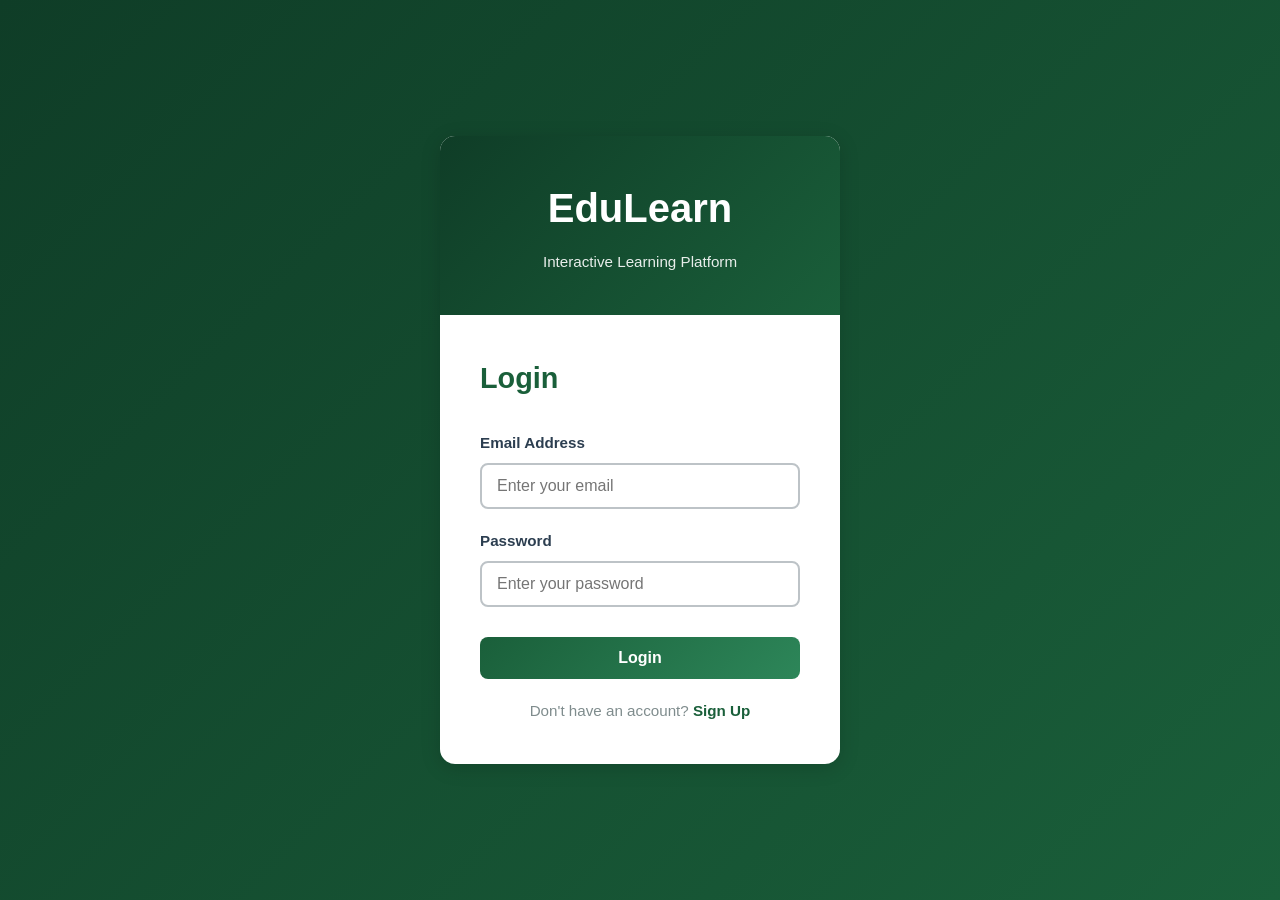
==== index.html @ 64fd728c "first commit" ====
<!DOCTYPE html>
<html lang="en">
<head>
    <meta charset="UTF-8">
    <meta name="viewport" content="width=device-width, initial-scale=1.0">
    <title>EduLearn - Login & Signup</title>
    <link rel="stylesheet" href="css/style.css">
</head>
<body>
    <div class="auth-container">
        <div class="auth-card">
            <div class="auth-header">
                <h1>EduLearn</h1>
                <p>Interactive Learning Platform</p>
            </div>

            <!-- Login Form -->
            <div class="form-container" id="loginForm">
                <h2>Login</h2>
                <form onsubmit="handleLogin(event)">
                    <div class="form-group">
                        <label for="loginEmail">Email Address</label>
                        <input type="email" id="loginEmail" name="email" required placeholder="Enter your email">
                    </div>
                    <div class="form-group">
                        <label for="loginPassword">Password</label>
                        <input type="password" id="loginPassword" name="password" required placeholder="Enter your password">
                    </div>
                    <button type="submit" class="btn btn-primary">Login</button>
                </form>
                <p class="form-switch">Don't have an account? <a href="#" onclick="toggleForms()">Sign Up</a></p>
            </div>

            <!-- Signup Form -->
            <div class="form-container hidden" id="signupForm">
                <h2>Create Account</h2>
                <form onsubmit="handleSignup(event)">
                    <div class="form-group">
                        <label for="signupName">Full Name</label>
                        <input type="text" id="signupName" name="name" required placeholder="Enter your full name">
                    </div>
                    <div class="form-group">
                        <label for="signupEmail">Email Address</label>
                        <input type="email" id="signupEmail" name="email" required placeholder="Enter your email">
                    </div>
                    <div class="form-group">
                        <label for="signupPassword">Password</label>
                        <input type="password" id="signupPassword" name="password" required placeholder="Create a password">
                    </div>
                    <div class="form-group">
                        <label for="signupConfirm">Confirm Password</label>
                        <input type="password" id="signupConfirm" name="confirm" required placeholder="Confirm your password">
                    </div>
                    <button type="submit" class="btn btn-primary">Sign Up</button>
                </form>
                <p class="form-switch">Already have an account? <a href="#" onclick="toggleForms()">Login</a></p>
            </div>
        </div>
    </div>

    <script src="js/auth.js"></script>
</body>
</html>
---- css/style.css ----
/* ==================== ROOT & GLOBAL STYLES ==================== */
:root {
    --primary-color: #1a5f3a;
    --primary-dark: #0f3d27;
    --primary-light: #2d8659;
    --accent-color: #f39c12;
    --accent-light: #f5b041;
    --text-dark: #2c3e50;
    --text-light: #7f8c8d;
    --bg-light: #ecf0f1;
    --bg-white: #ffffff;
    --border-color: #bdc3c7;
    --success-color: #27ae60;
    --warning-color: #e74c3c;
    --info-color: #3498db;
    --shadow: 0 2px 10px rgba(0, 0, 0, 0.1);
    --shadow-lg: 0 4px 20px rgba(0, 0, 0, 0.15);
}

* {
    margin: 0;
    padding: 0;
    box-sizing: border-box;
}

body {
    font-family: 'Segoe UI', Tahoma, Geneva, Verdana, sans-serif;
    color: var(--text-dark);
    background-color: var(--bg-light);
    line-height: 1.6;
}

a {
    text-decoration: none;
    color: inherit;
}

/* ==================== AUTHENTICATION STYLES ==================== */
.auth-container {
    display: flex;
    justify-content: center;
    align-items: center;
    min-height: 100vh;
    background: linear-gradient(135deg, var(--primary-dark) 0%, var(--primary-color) 100%);
    padding: 20px;
}

.auth-card {
    background: var(--bg-white);
    border-radius: 15px;
    box-shadow: var(--shadow-lg);
    width: 100%;
    max-width: 400px;
    overflow: hidden;
    animation: slideUp 0.5s ease;
}

@keyframes slideUp {
    from {
        opacity: 0;
        transform: translateY(30px);
    }
    to {
        opacity: 1;
        transform: translateY(0);
    }
}

.auth-header {
    background: linear-gradient(135deg, var(--primary-dark) 0%, var(--primary-color) 100%);
    color: var(--bg-white);
    padding: 40px 20px;
    text-align: center;
}

.auth-header h1 {
    font-size: 2.5em;
    margin-bottom: 10px;
    font-weight: 700;
}

.auth-header p {
    font-size: 0.95em;
    opacity: 0.9;
}

.form-container {
    padding: 40px;
}

.form-container.hidden {
    display: none;
}

.form-container h2 {
    margin-bottom: 30px;
    color: var(--primary-color);
    font-size: 1.8em;
}

.form-group {
    margin-bottom: 20px;
}

.form-group label {
    display: block;
    margin-bottom: 8px;
    font-weight: 600;
    color: var(--text-dark);
    font-size: 0.95em;
}

.form-group input {
    width: 100%;
    padding: 12px 15px;
    border: 2px solid var(--border-color);
    border-radius: 8px;
    font-size: 1em;
    transition: border-color 0.3s ease;
}

.form-group input:focus {
    outline: none;
    border-color: var(--primary-color);
    box-shadow: 0 0 0 3px rgba(26, 95, 58, 0.1);
}

.form-switch {
    text-align: center;
    margin-top: 20px;
    color: var(--text-light);
    font-size: 0.95em;
}

.form-switch a {
    color: var(--primary-color);
    font-weight: 600;
    cursor: pointer;
    transition: color 0.3s ease;
}

.form-switch a:hover {
    color: var(--primary-light);
}

/* ==================== BUTTONS ==================== */
.btn {
    padding: 10px 20px;
    border: none;
    border-radius: 8px;
    font-size: 1em;
    cursor: pointer;
    font-weight: 600;
    transition: all 0.3s ease;
    text-align: center;
    display: inline-block;
}

.btn-primary {
    background: linear-gradient(135deg, var(--primary-color) 0%, var(--primary-light) 100%);
    color: var(--bg-white);
    width: 100%;
    padding: 12px;
    margin-top: 10px;
}

.btn-primary:hover {
    transform: translateY(-2px);
    box-shadow: var(--shadow);
}

.btn-secondary {
    background: var(--bg-light);
    color: var(--primary-color);
    border: 2px solid var(--primary-color);
}

.btn-secondary:hover {
    background: var(--primary-color);
    color: var(--bg-white);
}

.btn-logout {
    background: var(--warning-color);
    color: var(--bg-white);
    width: 100%;
    padding: 10px;
    margin-top: auto;
}

.btn-logout:hover {
    background: #c0392b;
}

.btn-disabled {
    background: var(--border-color);
    color: var(--text-light);
    cursor: not-allowed;
    opacity: 0.6;
}

.btn-small {
    padding: 8px 15px;
    font-size: 0.9em;
    width: auto;
    margin-right: 10px;
}

/* ==================== APP WRAPPER & LAYOUT ==================== */
.app-wrapper {
    display: flex;
    min-height: 100vh;
    background: var(--bg-light);
}

.sidebar {
    width: 250px;
    background: linear-gradient(180deg, var(--primary-dark) 0%, var(--primary-color) 100%);
    color: var(--bg-white);
    padding: 20px;
    overflow-y: auto;
    position: fixed;
    height: 100vh;
    z-index: 100;
    display: flex;
    flex-direction: column;
}

.sidebar-header {
    margin-bottom: 40px;
    text-align: center;
    border-bottom: 2px solid rgba(255, 255, 255, 0.2);
    padding-bottom: 20px;
}

.sidebar-header h1 {
    font-size: 1.8em;
    font-weight: 700;
}

.nav-menu {
    list-style: none;
    flex: 1;
}

.nav-menu li {
    margin-bottom: 10px;
}

.nav-link {
    display: flex;
    align-items: center;
    padding: 12px 15px;
    border-radius: 8px;
    color: rgba(255, 255, 255, 0.8);
    transition: all 0.3s ease;
    font-weight: 500;
}

.nav-link:hover,
.nav-link.active {
    background: rgba(255, 255, 255, 0.2);
    color: var(--bg-white);
    padding-left: 20px;
}

.nav-link .icon {
    margin-right: 12px;
    font-size: 1.2em;
}

.sidebar-footer {
    display: flex;
    flex-direction: column;
}

.main-content {
    margin-left: 250px;
    flex: 1;
    padding: 30px;
    overflow-y: auto;
}

/* ==================== TOP HEADER ==================== */
.top-header {
    display: flex;
    justify-content: space-between;
    align-items: center;
    background: var(--bg-white);
    padding: 20px;
    border-radius: 10px;
    margin-bottom: 30px;
    box-shadow: var(--shadow);
}

.header-info h2 {
    font-size: 2em;
    margin-bottom: 5px;
    color: var(--primary-color);
}

.header-info p {
    color: var(--text-light);
    font-size: 0.95em;
}

.user-profile {
    display: flex;
    align-items: center;
    gap: 15px;
}

.user-profile span {
    font-weight: 600;
    color: var(--primary-color);
}

.avatar {
    width: 50px;
    height: 50px;
    background: linear-gradient(135deg, var(--primary-color) 0%, var(--primary-light) 100%);
    border-radius: 50%;
    display: flex;
    align-items: center;
    justify-content: center;
    font-size: 1.5em;
}

/* ==================== DASHBOARD STYLES ==================== */
.dashboard-content {
    display: grid;
    grid-template-columns: 1fr;
    gap: 30px;
}

.progress-section {
    background: var(--bg-white);
    padding: 30px;
    border-radius: 10px;
    box-shadow: var(--shadow);
}

.progress-section h3 {
    color: var(--primary-color);
    margin-bottom: 20px;
    font-size: 1.5em;
}

.progress-card {
    background: linear-gradient(135deg, rgba(26, 95, 58, 0.05) 0%, rgba(45, 134, 89, 0.05) 100%);
    padding: 25px;
    border-radius: 10px;
    border-left: 5px solid var(--primary-color);
}

.progress-info {
    display: flex;
    justify-content: space-between;
    align-items: center;
    margin-bottom: 15px;
}

.progress-label {
    font-weight: 600;
    color: var(--text-dark);
}

.progress-percent {
    font-size: 1.8em;
    font-weight: 700;
    color: var(--primary-color);
}

.progress-bar {
    width: 100%;
    height: 12px;
    background: rgba(0, 0, 0, 0.1);
    border-radius: 10px;
    overflow: hidden;
    margin-bottom: 20px;
}

.progress-fill {
    height: 100%;
    background: linear-gradient(90deg, var(--primary-color) 0%, var(--primary-light) 100%);
    border-radius: 10px;
    transition: width 0.3s ease;
}

.progress-stats {
    display: grid;
    grid-template-columns: repeat(3, 1fr);
    gap: 15px;
}

.stat {
    display: flex;
    flex-direction: column;
    align-items: center;
    text-align: center;
}

.stat-label {
    color: var(--text-light);
    font-size: 0.9em;
    margin-bottom: 5px;
}

.stat-value {
    font-size: 1.5em;
    font-weight: 700;
    color: var(--primary-color);
}

/* Quick Access Cards */
.quick-access {
    background: var(--bg-white);
    padding: 30px;
    border-radius: 10px;
    box-shadow: var(--shadow);
}

.quick-access h3 {
    color: var(--primary-color);
    margin-bottom: 20px;
    font-size: 1.5em;
}

.quick-cards {
    display: grid;
    grid-template-columns: repeat(auto-fit, minmax(180px, 1fr));
    gap: 20px;
}

.quick-card {
    background: linear-gradient(135deg, var(--primary-color) 0%, var(--primary-light) 100%);
    color: var(--bg-white);
    padding: 25px;
    border-radius: 10px;
    cursor: pointer;
    transition: all 0.3s ease;
    text-align: center;
}

.quick-card:hover {
    transform: translateY(-5px);
    box-shadow: var(--shadow-lg);
}

.card-icon {
    font-size: 2.5em;
    margin-bottom: 10px;
}

.quick-card h4 {
    margin-bottom: 8px;
    font-size: 1.1em;
}

.quick-card p {
    font-size: 0.9em;
    opacity: 0.9;
}

/* Recent Activity */
.recent-activity {
    background: var(--bg-white);
    padding: 30px;
    border-radius: 10px;
    box-shadow: var(--shadow);
}

.recent-activity h3 {
    color: var(--primary-color);
    margin-bottom: 20px;
    font-size: 1.5em;
}

.activity-list {
    display: flex;
    flex-direction: column;
    gap: 15px;
}

.activity-item {
    display: flex;
    align-items: flex-start;
    gap: 15px;
    padding: 15px;
    background: var(--bg-light);
    border-radius: 8px;
    border-left: 4px solid var(--primary-color);
}

.activity-icon {
    font-size: 1.5em;
    min-width: 30px;
}

.activity-details {
    flex: 1;
}

.activity-title {
    font-weight: 600;
    margin-bottom: 5px;
    color: var(--text-dark);
}

.activity-time {
    color: var(--text-light);
    font-size: 0.9em;
}

/* ==================== MODULES STYLES ==================== */
.content-controls {
    display: flex;
    gap: 15px;
    margin-bottom: 30px;
    background: var(--bg-white);
    padding: 20px;
    border-radius: 10px;
    box-shadow: var(--shadow);
}

.search-bar {
    flex: 1;
}

.search-bar input {
    width: 100%;
    padding: 12px 15px;
    border: 2px solid var(--border-color);
    border-radius: 8px;
    font-size: 1em;
    transition: border-color 0.3s ease;
}

.search-bar input:focus {
    outline: none;
    border-color: var(--primary-color);
}

.sort-controls select {
    padding: 12px 15px;
    border: 2px solid var(--border-color);
    border-radius: 8px;
    font-size: 1em;
    cursor: pointer;
    background: var(--bg-white);
}

.filter-controls select {
    padding: 12px 15px;
    border: 2px solid var(--border-color);
    border-radius: 8px;
    font-size: 1em;
    cursor: pointer;
    background: var(--bg-white);
}

.modules-container {
    display: grid;
    grid-template-columns: repeat(auto-fill, minmax(280px, 1fr));
    gap: 25px;
}

.module-card,
.activity-card,
.resource-card,
.assessment-card,
.certificate-card,
.badge-card {
    background: var(--bg-white);
    border-radius: 10px;
    padding: 20px;
    box-shadow: var(--shadow);
    transition: all 0.3s ease;
    border-top: 5px solid var(--primary-color);
}

.module-card:hover,
.activity-card:hover,
.resource-card:hover,
.assessment-card:hover {
    transform: translateY(-5px);
    box-shadow: var(--shadow-lg);
}

.module-header {
    display: flex;
    justify-content: space-between;
    align-items: center;
    margin-bottom: 15px;
}

.module-badge {
    display: inline-block;
    padding: 6px 12px;
    border-radius: 20px;
    font-size: 0.8em;
    font-weight: 600;
    background: var(--success-color);
    color: var(--bg-white);
}

.module-badge.in-progress {
    background: var(--info-color);
}

.module-badge.locked {
    background: var(--border-color);
    color: var(--text-light);
}

.module-icon {
    font-size: 1.8em;
}

.module-card h3 {
    color: var(--primary-color);
    margin-bottom: 10px;
    font-size: 1.2em;
}

.module-desc,
.activity-desc,
.resource-desc {
    color: var(--text-light);
    font-size: 0.95em;
    margin-bottom: 15px;
}

.module-progress,
.activity-progress {
    margin-bottom: 15px;
}

.module-lessons,
.activity-stats {
    color: var(--text-light);
    font-size: 0.9em;
    margin-bottom: 15px;
}

.activity-stats {
    display: flex;
    gap: 15px;
    flex-wrap: wrap;
}

.stat {
    display: flex;
    align-items: center;
    gap: 5px;
}

.progress-text {
    display: block;
    text-align: right;
    color: var(--text-light);
    font-size: 0.85em;
    margin-top: 8px;
}

.progress-label {
    display: block;
    color: var(--text-light);
    font-size: 0.85em;
    margin-bottom: 8px;
}

/* ==================== ACTIVITIES STYLES ==================== */
.activities-container {
    display: grid;
    grid-template-columns: repeat(auto-fill, minmax(300px, 1fr));
    gap: 25px;
}

.activity-icon.large {
    font-size: 2.5em;
    text-align: center;
    width: 100%;
}

.difficulty-badge {
    display: inline-block;
    padding: 4px 10px;
    border-radius: 15px;
    font-size: 0.8em;
    font-weight: 600;
    background: var(--accent-light);
    color: var(--bg-white);
}

/* ==================== RESOURCES STYLES ==================== */
.resources-container {
    display: flex;
    flex-direction: column;
    gap: 30px;
}

.resource-section {
    background: var(--bg-white);
    padding: 25px;
    border-radius: 10px;
    box-shadow: var(--shadow);
}

.resource-section h3 {
    color: var(--primary-color);
    margin-bottom: 20px;
    font-size: 1.3em;
}

.resource-grid {
    display: grid;
    grid-template-columns: repeat(auto-fill, minmax(250px, 1fr));
    gap: 20px;
}

.resource-icon {
    font-size: 2.5em;
    text-align: center;
    margin-bottom: 10px;
}

.resource-meta {
    color: var(--text-light);
    font-size: 0.85em;
    margin-bottom: 10px;
}

.resource-actions {
    display: flex;
    gap: 10px;
    margin-top: 15px;
}

/* ==================== ASSESSMENTS STYLES ==================== */
.assessment-summary {
    margin-bottom: 30px;
}

.summary-card {
    background: var(--bg-white);
    padding: 25px;
    border-radius: 10px;
    box-shadow: var(--shadow);
}

.summary-card h3 {
    color: var(--primary-color);
    margin-bottom: 20px;
    font-size: 1.3em;
}

.performance-grid {
    display: grid;
    grid-template-columns: repeat(auto-fit, minmax(150px, 1fr));
    gap: 15px;
}

.perf-item {
    display: flex;
    flex-direction: column;
    align-items: center;
    text-align: center;
    padding: 15px;
    background: linear-gradient(135deg, rgba(26, 95, 58, 0.05) 0%, rgba(45, 134, 89, 0.05) 100%);
    border-radius: 8px;
}

.perf-label {
    color: var(--text-light);
    font-size: 0.85em;
    margin-bottom: 8px;
}

.perf-value {
    font-size: 1.8em;
    font-weight: 700;
    color: var(--primary-color);
}

.assessments-container {
    display: grid;
    grid-template-columns: repeat(auto-fill, minmax(300px, 1fr));
    gap: 25px;
}

.assessment-card.completed {
    border-top-color: var(--success-color);
}

.assessment-card.in-progress {
    border-top-color: var(--info-color);
}

.assessment-card.pending {
    border-top-color: var(--warning-color);
}

.assessment-card.locked {
    border-top-color: var(--border-color);
    opacity: 0.7;
}

.assessment-header {
    display: flex;
    justify-content: space-between;
    align-items: center;
    margin-bottom: 15px;
}

.assessment-badge {
    display: inline-block;
    padding: 6px 12px;
    border-radius: 20px;
    font-size: 0.8em;
    font-weight: 600;
    background: var(--success-color);
    color: var(--bg-white);
}

.assessment-badge.in-progress {
    background: var(--info-color);
}

.assessment-badge.pending {
    background: var(--warning-color);
}

.assessment-badge.locked {
    background: var(--border-color);
    color: var(--text-light);
}

.score-badge {
    font-size: 1.1em;
    font-weight: 700;
    color: var(--primary-color);
}

.assessment-card h3 {
    color: var(--primary-color);
    margin-bottom: 10px;
    font-size: 1.1em;
}

.assessment-details {
    display: flex;
    flex-wrap: wrap;
    gap: 10px;
    color: var(--text-light);
    font-size: 0.9em;
    margin-bottom: 15px;
    padding: 10px 0;
    border-bottom: 1px solid var(--border-color);
}

.assessment-actions {
    display: flex;
    gap: 10px;
    flex-wrap: wrap;
}

/* ==================== CERTIFICATES STYLES ==================== */
.certificates-section,
.achievements-section,
.certification-progress {
    background: var(--bg-white);
    padding: 25px;
    border-radius: 10px;
    box-shadow: var(--shadow);
    margin-bottom: 30px;
}

.certificates-section h3,
.achievements-section h3,
.certification-progress h3 {
    color: var(--primary-color);
    margin-bottom: 20px;
    font-size: 1.3em;
}

.certificates-grid,
.badges-grid {
    display: grid;
    grid-template-columns: repeat(auto-fill, minmax(250px, 1fr));
    gap: 20px;
}

.certificate-card {
    background: linear-gradient(135deg, rgba(26, 95, 58, 0.05) 0%, rgba(45, 134, 89, 0.05) 100%);
    border: 2px solid var(--primary-color);
    border-radius: 10px;
    padding: 20px;
    text-align: center;
}

.cert-badge {
    font-size: 2em;
    margin-bottom: 10px;
}

.certificate-card h4 {
    color: var(--primary-color);
    margin-bottom: 10px;
}

.cert-program {
    color: var(--text-dark);
    font-weight: 500;
    margin-bottom: 8px;
}

.cert-date {
    color: var(--text-light);
    font-size: 0.9em;
    margin-bottom: 15px;
}

.cert-actions {
    display: flex;
    gap: 10px;
    justify-content: center;
    flex-wrap: wrap;
}

.badge-card {
    border: 2px solid var(--border-color);
    border-top: none;
    text-align: center;
}

.badge-card.earned {
    background: linear-gradient(135deg, rgba(39, 174, 96, 0.05) 0%, rgba(46, 204, 113, 0.05) 100%);
    border-color: var(--success-color);
}

.badge-card.locked {
    opacity: 0.6;
    background: var(--bg-light);
}

.badge-icon {
    font-size: 2.5em;
    margin-bottom: 10px;
}

.badge-card h4 {
    color: var(--primary-color);
    margin-bottom: 8px;
}

.badge-card p {
    color: var(--text-light);
    font-size: 0.9em;
    margin-bottom: 10px;
}

.earned-date,
.locked-text {
    display: block;
    font-size: 0.8em;
    color: var(--text-light);
    font-weight: 500;
}

.earned-date {
    color: var(--success-color);
}

/* Progress Steps */
.progress-steps {
    display: grid;
    grid-template-columns: repeat(auto-fit, minmax(120px, 1fr));
    gap: 15px;
    margin-bottom: 25px;
}

.step {
    display: flex;
    flex-direction: column;
    align-items: center;
    text-align: center;
    padding: 15px;
    background: var(--bg-light);
    border-radius: 8px;
    border-left: 4px solid var(--border-color);
}

.step.completed {
    background: rgba(39, 174, 96, 0.1);
    border-left-color: var(--success-color);
}

.step.in-progress {
    background: rgba(52, 152, 219, 0.1);
    border-left-color: var(--info-color);
}

.step.pending {
    background: rgba(155, 89, 182, 0.1);
    border-left-color: #9b59b6;
}

.step-number {
    width: 35px;
    height: 35px;
    background: var(--primary-color);
    color: var(--bg-white);
    border-radius: 50%;
    display: flex;
    align-items: center;
    justify-content: center;
    font-weight: 700;
    margin-bottom: 8px;
}

.step p {
    font-size: 0.9em;
    font-weight: 500;
    color: var(--text-dark);
    margin-bottom: 5px;
}

.step-status {
    font-size: 0.8em;
    color: var(--text-light);
}

.cert-progress-card {
    padding: 0;
}

.cert-estimate {
    background: linear-gradient(135deg, rgba(26, 95, 58, 0.05) 0%, rgba(45, 134, 89, 0.05) 100%);
    padding: 20px;
    border-radius: 8px;
    text-align: center;
}

.cert-estimate p {
    margin-bottom: 8px;
    color: var(--text-dark);
}

.cert-estimate strong {
    color: var(--primary-color);
}

/* ==================== RESPONSIVE DESIGN ==================== */
@media (max-width: 1024px) {
    .sidebar {
        width: 200px;
    }

    .main-content {
        margin-left: 200px;
        padding: 20px;
    }

    .modules-container,
    .activities-container,
    .resource-grid,
    .assessments-container,
    .certificates-grid,
    .badges-grid {
        grid-template-columns: repeat(auto-fill, minmax(200px, 1fr));
    }

    .quick-cards {
        grid-template-columns: repeat(2, 1fr);
    }

    .progress-stats {
        grid-template-columns: repeat(2, 1fr);
    }
}

@media (max-width: 768px) {
    .sidebar {
        position: fixed;
        left: -250px;
        height: 100vh;
        z-index: 1000;
        width: 250px;
        transition: left 0.3s ease;
    }

    .sidebar.active {
        left: 0;
    }

    .main-content {
        margin-left: 0;
        padding: 15px;
    }

    .top-header {
        flex-direction: column;
        align-items: flex-start;
        gap: 15px;
    }

    .user-profile {
        align-self: flex-end;
    }

    .modules-container,
    .activities-container,
    .resource-grid,
    .assessments-container,
    .certificates-grid,
    .badges-grid {
        grid-template-columns: 1fr;
    }

    .quick-cards {
        grid-template-columns: 1fr;
    }

    .progress-stats {
        grid-template-columns: 1fr;
    }

    .performance-grid {
        grid-template-columns: repeat(2, 1fr);
    }

    .content-controls {
        flex-direction: column;
    }

    .progress-steps {
        grid-template-columns: repeat(2, 1fr);
    }
}

@media (max-width: 480px) {
    .auth-card {
        max-width: 100%;
    }

    .form-container {
        padding: 25px;
    }

    .auth-header {
        padding: 30px 20px;
    }

    .auth-header h1 {
        font-size: 2em;
    }

    .top-header {
        flex-direction: column;
    }

    .user-profile {
        width: 100%;
        justify-content: space-between;
    }

    .performance-grid {
        grid-template-columns: repeat(2, 1fr);
        gap: 10px;
    }

    .progress-steps {
        grid-template-columns: repeat(2, 1fr);
        gap: 10px;
    }

    .btn-small {
        width: 100%;
        margin-right: 0;
        margin-bottom: 8px;
    }

    .assessment-actions,
    .cert-actions,
    .resource-actions {
        flex-direction: column;
    }
}

/* Utility Classes */
.hidden {
    display: none !important;
}

.text-center {
    text-align: center;
}

.text-right {
    text-align: right;
}

.mt-20 {
    margin-top: 20px;
}

.mb-20 {
    margin-bottom: 20px;
}
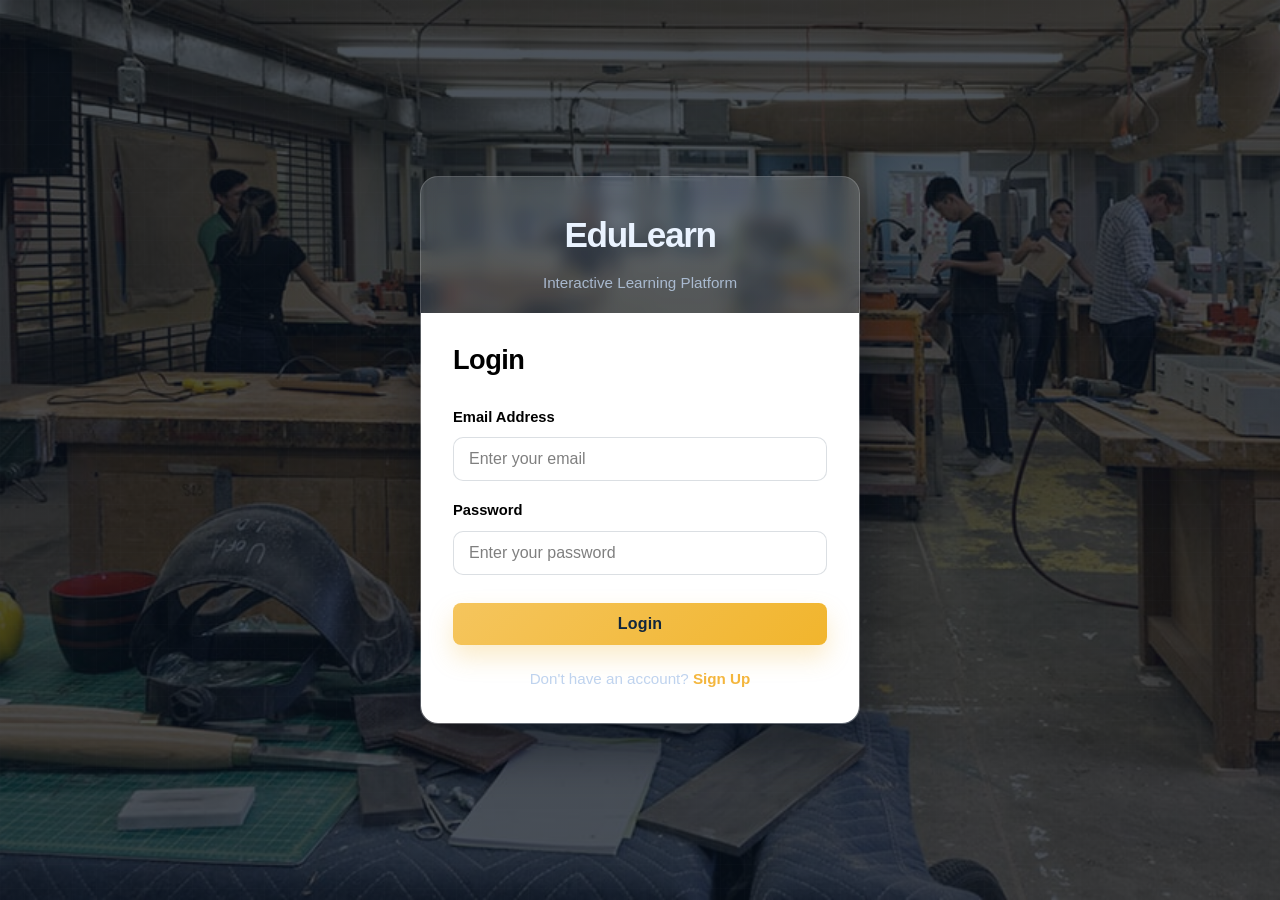
==== commit d8544a72: "Co-authored-by: nadenaltheaeustaquio <nadenaltheaeustaquio@users.noreply.github.com>" ====
--- a/index.html
+++ b/index.html
@@ -5,6 +5,7 @@
     <meta name="viewport" content="width=device-width, initial-scale=1.0">
     <title>EduLearn - Login & Signup</title>
     <link rel="stylesheet" href="css/style.css">
+    
 </head>
 <body>
     <div class="auth-container">
--- a/css/style.css
+++ b/css/style.css
@@ -1,20 +1,21 @@
 /* ==================== ROOT & GLOBAL STYLES ==================== */
 :root {
-    --primary-color: #1a5f3a;
-    --primary-dark: #0f3d27;
-    --primary-light: #2d8659;
-    --accent-color: #f39c12;
-    --accent-light: #f5b041;
-    --text-dark: #2c3e50;
-    --text-light: #7f8c8d;
-    --bg-light: #ecf0f1;
-    --bg-white: #ffffff;
-    --border-color: #bdc3c7;
+    --primary-color: #f4b63d;
+    --primary-dark: #0d1d35;
+    --primary-light: #f6d06d;
+    --accent-color: #1a3658;
+    --accent-light: #2d4d73;
+    --text-dark: #eaf3ff;
+    --text-light: #bfd3ee;
+    --bg-light: #0a1630;
+    --bg-white: rgba(13, 29, 53, 0.9);
+    --panel-bg: rgba(17, 30, 49, 0.78);
+    --border-color: rgba(255, 255, 255, 0.18);
     --success-color: #27ae60;
     --warning-color: #e74c3c;
     --info-color: #3498db;
-    --shadow: 0 2px 10px rgba(0, 0, 0, 0.1);
-    --shadow-lg: 0 4px 20px rgba(0, 0, 0, 0.15);
+    --shadow: 0 18px 45px rgba(2, 8, 18, 0.4);
+    --shadow-lg: 0 25px 50px rgba(2, 8, 18, 0.5);
 }
 
 * {
@@ -41,17 +42,39 @@
     justify-content: center;
     align-items: center;
     min-height: 100vh;
-    background: linear-gradient(135deg, var(--primary-dark) 0%, var(--primary-color) 100%);
-    padding: 20px;
+    padding: 30px 20px;
+    background-image:
+        linear-gradient(rgba(7, 16, 28, 0.72), rgba(7, 16, 28, 0.72)),
+        repeating-linear-gradient(
+            to bottom,
+            rgba(255,255,255,0.035) 0,
+            rgba(255,255,255,0.035) 1px,
+            transparent 1px,
+            transparent 24px
+        ),
+        repeating-linear-gradient(
+            to right,
+            rgba(255,255,255,0.03) 0,
+            rgba(255,255,255,0.03) 1px,
+            transparent 1px,
+            transparent 24px
+        ),
+        url("../images/bg_login_and_signup.jpg");
+    background-size: cover;
+    background-position: center;
+    background-repeat: no-repeat;
+    background-attachment: fixed;
 }
 
 .auth-card {
-    background: var(--bg-white);
-    border-radius: 15px;
+    background: linear-gradient(180deg, rgba(214, 226, 239, 0.18) 0%, rgba(198, 214, 232, 0.12) 100%);
+    border: 1px solid rgba(255, 255, 255, 0.18);
+    border-radius: 18px;
     box-shadow: var(--shadow-lg);
     width: 100%;
-    max-width: 400px;
+    max-width: 440px;
     overflow: hidden;
+    backdrop-filter: blur(8px);
     animation: slideUp 0.5s ease;
 }
 
@@ -67,25 +90,30 @@
 }
 
 .auth-header {
-    background: linear-gradient(135deg, var(--primary-dark) 0%, var(--primary-color) 100%);
-    color: var(--bg-white);
-    padding: 40px 20px;
+    background: transparent;
+    color: var(--text-dark);
+    padding: 30px 20px 18px;
     text-align: center;
 }
 
 .auth-header h1 {
-    font-size: 2.5em;
-    margin-bottom: 10px;
-    font-weight: 700;
+    font-size: 2.2em;
+    margin-bottom: 8px;
+    font-weight: 800;
+    letter-spacing: -0.04em;
+    color: var(--text-dark);
 }
 
 .auth-header p {
     font-size: 0.95em;
-    opacity: 0.9;
+    opacity: 0.8;
+    color: var(--text-light);
 }
 
 .form-container {
-    padding: 40px;
+    padding: 24px 32px 32px;
+    background: #ffffff;
+    border-top: 1px solid rgba(255, 255, 255, 0.18);
 }
 
 .form-container.hidden {
@@ -93,48 +121,57 @@
 }
 
 .form-container h2 {
-    margin-bottom: 30px;
-    color: var(--primary-color);
-    font-size: 1.8em;
+    margin-bottom: 24px;
+    color: #000000;
+    font-size: 1.7em;
+    font-weight: 700;
+    letter-spacing: -0.02em;
 }
 
 .form-group {
-    margin-bottom: 20px;
+    margin-bottom: 18px;
 }
 
 .form-group label {
     display: block;
     margin-bottom: 8px;
     font-weight: 600;
-    color: var(--text-dark);
-    font-size: 0.95em;
+    color: #000000;
+    font-size: 0.92em;
 }
 
 .form-group input {
     width: 100%;
     padding: 12px 15px;
-    border: 2px solid var(--border-color);
-    border-radius: 8px;
+    border: 1px solid rgba(19, 44, 69, 0.15);
+    border-radius: 10px;
     font-size: 1em;
-    transition: border-color 0.3s ease;
+    background: #ffffff;
+    color: #000000;
+    transition: border-color 0.3s ease, box-shadow 0.3s ease, transform 0.2s ease;
+}
+
+.form-group input::placeholder {
+    color: rgba(0, 0, 0, 0.5);
 }
 
 .form-group input:focus {
     outline: none;
-    border-color: var(--primary-color);
-    box-shadow: 0 0 0 3px rgba(26, 95, 58, 0.1);
+    border-color: rgba(244, 182, 61, 0.8);
+    box-shadow: 0 0 0 3px rgba(244, 182, 61, 0.18);
+    transform: translateY(-1px);
 }
 
 .form-switch {
     text-align: center;
-    margin-top: 20px;
+    margin-top: 22px;
     color: var(--text-light);
     font-size: 0.95em;
 }
 
 .form-switch a {
     color: var(--primary-color);
-    font-weight: 600;
+    font-weight: 700;
     cursor: pointer;
     transition: color 0.3s ease;
 }
@@ -157,16 +194,19 @@
 }
 
 .btn-primary {
-    background: linear-gradient(135deg, var(--primary-color) 0%, var(--primary-light) 100%);
-    color: var(--bg-white);
+    background: linear-gradient(135deg, #f5c55d 0%, #f1b52d 100%);
+    color: #11263d;
     width: 100%;
     padding: 12px;
     margin-top: 10px;
+    font-weight: 800;
+    letter-spacing: 0.01em;
+    box-shadow: 0 12px 24px rgba(241, 181, 45, 0.25);
 }
 
 .btn-primary:hover {
     transform: translateY(-2px);
-    box-shadow: var(--shadow);
+    box-shadow: 0 16px 28px rgba(241, 181, 45, 0.32);
 }
 
 .btn-secondary {
@@ -1208,3 +1248,4 @@
 .mb-20 {
     margin-bottom: 20px;
 }
+
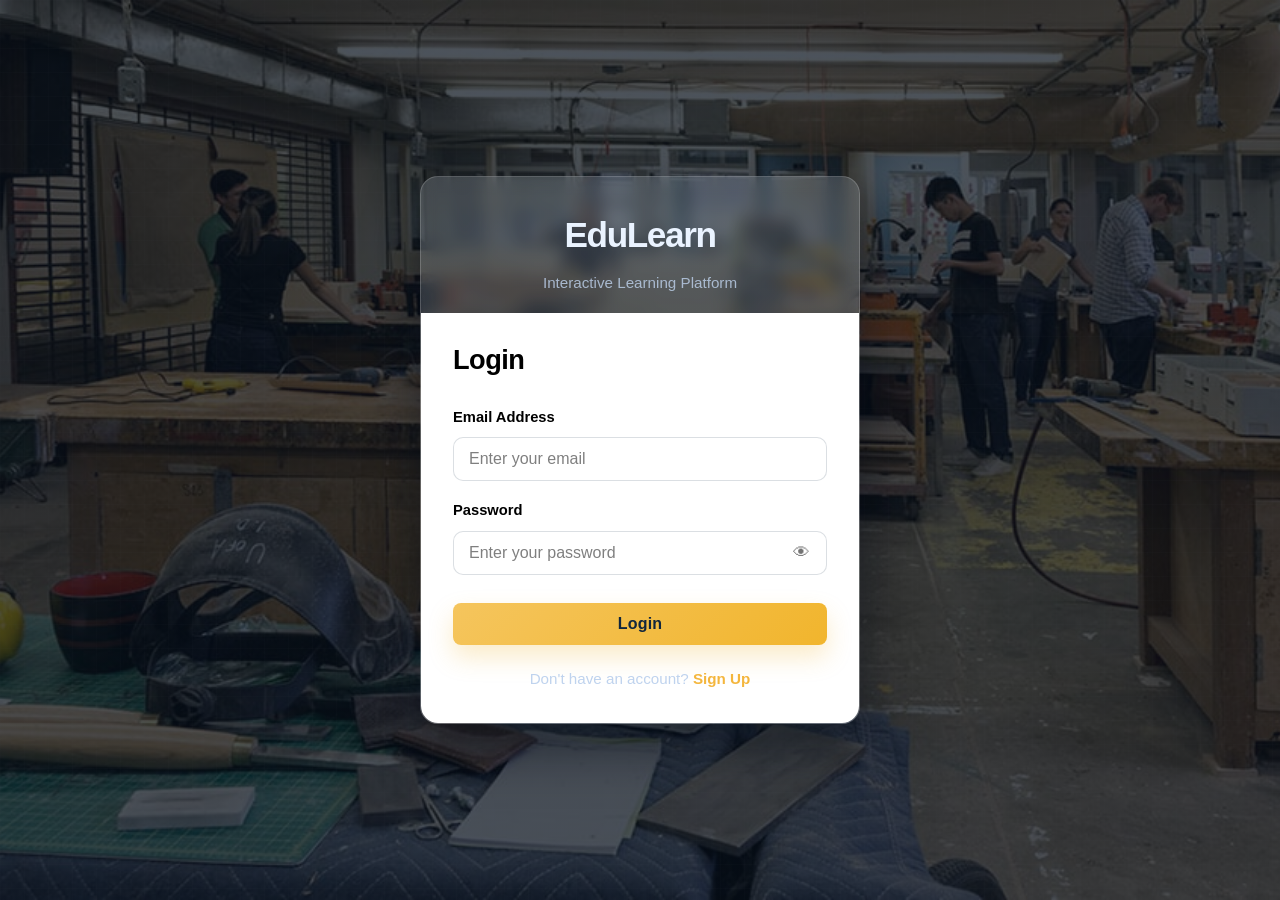
==== commit 2eda1ea8: "mata" ====
--- a/index.html
+++ b/index.html
@@ -5,7 +5,6 @@
     <meta name="viewport" content="width=device-width, initial-scale=1.0">
     <title>EduLearn - Login & Signup</title>
     <link rel="stylesheet" href="css/style.css">
-    
 </head>
 <body>
     <div class="auth-container">
@@ -25,7 +24,10 @@
                     </div>
                     <div class="form-group">
                         <label for="loginPassword">Password</label>
-                        <input type="password" id="loginPassword" name="password" required placeholder="Enter your password">
+                        <div class="password-input-wrap">
+                            <input type="password" id="loginPassword" name="password" required placeholder="Enter your password">
+                            <button type="button" class="password-toggle" aria-label="Show password" aria-pressed="false">&#128065;</button>
+                        </div>
                     </div>
                     <button type="submit" class="btn btn-primary">Login</button>
                 </form>
@@ -46,16 +48,23 @@
                     </div>
                     <div class="form-group">
                         <label for="signupPassword">Password</label>
-                        <input type="password" id="signupPassword" name="password" required placeholder="Create a password">
+                        <div class="password-input-wrap">
+                            <input type="password" id="signupPassword" name="password" required placeholder="Create a password">
+                            <button type="button" class="password-toggle" aria-label="Show password" aria-pressed="false">&#128065;</button>
+                        </div>
                     </div>
                     <div class="form-group">
                         <label for="signupConfirm">Confirm Password</label>
-                        <input type="password" id="signupConfirm" name="confirm" required placeholder="Confirm your password">
+                        <div class="password-input-wrap">
+                            <input type="password" id="signupConfirm" name="confirm" required placeholder="Confirm your password">
+                            <button type="button" class="password-toggle" aria-label="Show password" aria-pressed="false">&#128065;</button>
+                        </div>
                     </div>
                     <button type="submit" class="btn btn-primary">Sign Up</button>
                 </form>
                 <p class="form-switch">Already have an account? <a href="#" onclick="toggleForms()">Login</a></p>
             </div>
+
         </div>
     </div>
 
--- a/css/style.css
+++ b/css/style.css
@@ -29,6 +29,38 @@
     color: var(--text-dark);
     background-color: var(--bg-light);
     line-height: 1.6;
+}
+
+.app-page {
+    --primary-color: #3f8edb;
+    --primary-dark: #1f5f9f;
+    --primary-light: #8fc8f5;
+    --text-dark: #000000;
+    --text-light: #333333;
+    --bg-light: #f4f6f8;
+    --bg-white: rgba(255, 255, 255, 0.68);
+    --panel-bg: rgba(255, 255, 255, 0.68);
+    --border-color: #d9dee5;
+    --shadow: 0 10px 24px rgba(31, 41, 55, 0.1);
+    --shadow-lg: 0 16px 32px rgba(31, 41, 55, 0.14);
+    color: #000000;
+    background-color: #f4f6f8;
+    background-image: linear-gradient(135deg, rgba(255, 255, 255, 0.7), rgba(232, 237, 242, 0.7));
+}
+
+.app-page .btn-primary {
+    background: linear-gradient(135deg, #6eb5e8 0%, #3f8edb 100%);
+    color: #000000;
+    box-shadow: 0 12px 24px rgba(63, 142, 219, 0.25);
+}
+
+.app-page .profile-avatar-preview {
+    background: linear-gradient(135deg, #3f8edb 0%, #8fc8f5 100%);
+}
+
+.app-page .profile-form input:focus {
+    border-color: rgba(63, 142, 219, 0.8);
+    box-shadow: 0 0 0 3px rgba(63, 142, 219, 0.15);
 }
 
 a {
@@ -162,6 +194,39 @@
     transform: translateY(-1px);
 }
 
+.password-input-wrap {
+    position: relative;
+}
+
+.password-input-wrap input {
+    padding-right: 48px;
+}
+
+.password-toggle {
+    position: absolute;
+    top: 50%;
+    right: 10px;
+    width: 32px;
+    height: 32px;
+    transform: translateY(-50%);
+    border: 0;
+    background: transparent;
+    color: rgba(0, 0, 0, 0.55);
+    cursor: pointer;
+    font-size: 1.05em;
+}
+
+.password-toggle:hover,
+.password-toggle:focus-visible {
+    color: #000000;
+}
+
+.password-toggle:focus-visible {
+    outline: 2px solid rgba(63, 142, 219, 0.8);
+    outline-offset: 2px;
+    border-radius: 4px;
+}
+
 .form-switch {
     text-align: center;
     margin-top: 22px;
@@ -246,6 +311,115 @@
     margin-right: 10px;
 }
 
+.logout-modal-overlay {
+    position: fixed;
+    inset: 0;
+    background: rgba(2, 8, 18, 0.6);
+    display: flex;
+    justify-content: center;
+    align-items: center;
+    z-index: 9999;
+}
+
+.logout-modal {
+    background: #ffffff;
+    border-radius: 14px;
+    box-shadow: 0 18px 45px rgba(0, 0, 0, 0.25);
+    padding: 28px 24px 20px;
+    width: min(90vw, 360px);
+    text-align: center;
+}
+
+.logout-modal p {
+    color: #111111;
+    font-size: 1.1rem;
+    font-weight: 600;
+    margin-bottom: 20px;
+}
+
+.logout-modal-actions {
+    display: flex;
+    gap: 12px;
+    justify-content: center;
+}
+
+.logout-modal-actions .btn {
+    width: 110px;
+    padding: 12px 18px;
+}
+
+.profile-modal {
+    background: #ffffff;
+    border-radius: 14px;
+    box-shadow: 0 18px 45px rgba(0, 0, 0, 0.25);
+    padding: 28px 24px 20px;
+    width: min(90vw, 420px);
+    text-align: left;
+}
+
+.profile-modal h3 {
+    color: #111111;
+    margin-bottom: 20px;
+    text-align: center;
+    font-size: 1.5rem;
+}
+
+.profile-avatar-preview-wrap {
+    display: flex;
+    justify-content: center;
+    margin-bottom: 18px;
+}
+
+.profile-avatar-preview {
+    width: 82px;
+    height: 82px;
+    border-radius: 50%;
+    background: linear-gradient(135deg, #f4b63d 0%, #f6d06d 100%);
+    display: flex;
+    align-items: center;
+    justify-content: center;
+    font-size: 2rem;
+    border: 3px solid rgba(17, 17, 17, 0.08);
+    color: #111111;
+}
+
+.profile-form {
+    display: flex;
+    flex-direction: column;
+    gap: 12px;
+}
+
+.profile-form .form-group {
+    margin-bottom: 0;
+}
+
+.profile-form label {
+    display: block;
+    margin-bottom: 8px;
+    color: #111111;
+    font-weight: 600;
+}
+
+.profile-form input {
+    width: 100%;
+    padding: 12px 14px;
+    border-radius: 8px;
+    border: 1px solid rgba(17, 17, 17, 0.2);
+    color: #111111;
+    background: #ffffff;
+}
+
+.profile-form input[type="file"] {
+    padding: 10px 12px;
+    background: #f7f7f7;
+}
+
+.profile-form input:focus {
+    outline: none;
+    border-color: rgba(244, 182, 61, 0.8);
+    box-shadow: 0 0 0 3px rgba(244, 182, 61, 0.15);
+}
+
 /* ==================== APP WRAPPER & LAYOUT ==================== */
 .app-wrapper {
     display: flex;
@@ -255,7 +429,7 @@
 
 .sidebar {
     width: 250px;
-    background: linear-gradient(180deg, var(--primary-dark) 0%, var(--primary-color) 100%);
+    background: var(--bg-light);
     color: var(--bg-white);
     padding: 20px;
     overflow-y: auto;
@@ -266,6 +440,17 @@
     flex-direction: column;
 }
 
+.app-page .sidebar {
+    background: rgba(255, 255, 255, 0.45);
+    border-right: 1px solid rgba(0, 0, 0, 0.08);
+    backdrop-filter: blur(12px);
+}
+
+.app-page .main-content,
+.app-page .dashboard-content {
+    background: transparent;
+}
+
 .sidebar-header {
     margin-bottom: 40px;
     text-align: center;
@@ -276,6 +461,29 @@
 .sidebar-header h1 {
     font-size: 1.8em;
     font-weight: 700;
+    color: #ffffff;
+}
+
+.app-page .sidebar-header h1,
+.app-page .nav-link,
+.app-page .dashboard-content,
+.app-page .progress-section h3,
+.app-page .progress-label,
+.app-page .stat-label,
+.app-page .quick-access h3,
+.app-page .recent-activity h3,
+.app-page .activity-title,
+.app-page .activity-time {
+    color: #000000;
+}
+
+.app-page .sidebar-header {
+    border-bottom-color: #d9dee5;
+}
+
+.app-page .nav-link:hover,
+.app-page .nav-link.active {
+    background: #e8edf2;
 }
 
 .nav-menu {
@@ -371,6 +579,7 @@
     display: grid;
     grid-template-columns: 1fr;
     gap: 30px;
+    color: #ffffff;
 }
 
 .progress-section {
@@ -381,7 +590,7 @@
 }
 
 .progress-section h3 {
-    color: var(--primary-color);
+    color: #ffffff;
     margin-bottom: 20px;
     font-size: 1.5em;
 }
@@ -402,7 +611,7 @@
 
 .progress-label {
     font-weight: 600;
-    color: var(--text-dark);
+    color: #ffffff;
 }
 
 .progress-percent {
@@ -441,7 +650,7 @@
 }
 
 .stat-label {
-    color: var(--text-light);
+    color: #ffffff;
     font-size: 0.9em;
     margin-bottom: 5px;
 }
@@ -461,7 +670,7 @@
 }
 
 .quick-access h3 {
-    color: var(--primary-color);
+    color: #ffffff;
     margin-bottom: 20px;
     font-size: 1.5em;
 }
@@ -474,12 +683,16 @@
 
 .quick-card {
     background: linear-gradient(135deg, var(--primary-color) 0%, var(--primary-light) 100%);
-    color: var(--bg-white);
+    color: #ffffff;
     padding: 25px;
     border-radius: 10px;
     cursor: pointer;
     transition: all 0.3s ease;
     text-align: center;
+}
+
+.app-page .quick-card {
+    color: #000000;
 }
 
 .quick-card:hover {
@@ -511,7 +724,7 @@
 }
 
 .recent-activity h3 {
-    color: var(--primary-color);
+    color: #ffffff;
     margin-bottom: 20px;
     font-size: 1.5em;
 }
@@ -544,11 +757,11 @@
 .activity-title {
     font-weight: 600;
     margin-bottom: 5px;
-    color: var(--text-dark);
+    color: #ffffff;
 }
 
 .activity-time {
-    color: var(--text-light);
+    color: #ffffff;
     font-size: 0.9em;
 }
 
@@ -609,7 +822,6 @@
 .activity-card,
 .resource-card,
 .assessment-card,
-.certificate-card,
 .badge-card {
     background: var(--bg-white);
     border-radius: 10px;
@@ -905,10 +1117,8 @@
     flex-wrap: wrap;
 }
 
-/* ==================== CERTIFICATES STYLES ==================== */
-.certificates-section,
-.achievements-section,
-.certification-progress {
+/* ==================== BADGES STYLES ==================== */
+.achievements-section {
     background: var(--bg-white);
     padding: 25px;
     border-radius: 10px;
@@ -916,56 +1126,16 @@
     margin-bottom: 30px;
 }
 
-.certificates-section h3,
-.achievements-section h3,
-.certification-progress h3 {
+.achievements-section h3 {
     color: var(--primary-color);
     margin-bottom: 20px;
     font-size: 1.3em;
 }
 
-.certificates-grid,
 .badges-grid {
     display: grid;
     grid-template-columns: repeat(auto-fill, minmax(250px, 1fr));
     gap: 20px;
-}
-
-.certificate-card {
-    background: linear-gradient(135deg, rgba(26, 95, 58, 0.05) 0%, rgba(45, 134, 89, 0.05) 100%);
-    border: 2px solid var(--primary-color);
-    border-radius: 10px;
-    padding: 20px;
-    text-align: center;
-}
-
-.cert-badge {
-    font-size: 2em;
-    margin-bottom: 10px;
-}
-
-.certificate-card h4 {
-    color: var(--primary-color);
-    margin-bottom: 10px;
-}
-
-.cert-program {
-    color: var(--text-dark);
-    font-weight: 500;
-    margin-bottom: 8px;
-}
-
-.cert-date {
-    color: var(--text-light);
-    font-size: 0.9em;
-    margin-bottom: 15px;
-}
-
-.cert-actions {
-    display: flex;
-    gap: 10px;
-    justify-content: center;
-    flex-wrap: wrap;
 }
 
 .badge-card {
@@ -1091,6 +1261,58 @@
     color: var(--primary-color);
 }
 
+/* ==================== FOOTER ==================== */
+.site-footer {
+    margin-top: 30px;
+    padding: 22px 10px;
+    text-align: center;
+    color: var(--text-light);
+    border-top: 1px solid var(--border-color);
+}
+
+.footer-links {
+    display: flex;
+    justify-content: center;
+    gap: 24px;
+    margin-bottom: 8px;
+    font-weight: 600;
+}
+
+.contact-links {
+    display: flex;
+    flex-wrap: wrap;
+    justify-content: center;
+    gap: 8px 20px;
+    margin-bottom: 12px;
+}
+
+.contact-link {
+    color: var(--primary-dark);
+    font-size: 0.9em;
+}
+
+.email-icon {
+    color: var(--primary-color);
+    margin-right: 4px;
+}
+
+.contact-link:hover {
+    color: var(--primary-color);
+}
+
+.footer-links a {
+    color: var(--primary-dark);
+}
+
+.footer-links a:hover {
+    color: var(--primary-color);
+}
+
+.site-footer p {
+    color: var(--text-light);
+    font-size: 0.9em;
+}
+
 /* ==================== RESPONSIVE DESIGN ==================== */
 @media (max-width: 1024px) {
     .sidebar {
@@ -1106,7 +1328,6 @@
     .activities-container,
     .resource-grid,
     .assessments-container,
-    .certificates-grid,
     .badges-grid {
         grid-template-columns: repeat(auto-fill, minmax(200px, 1fr));
     }
@@ -1153,7 +1374,6 @@
     .activities-container,
     .resource-grid,
     .assessments-container,
-    .certificates-grid,
     .badges-grid {
         grid-template-columns: 1fr;
     }
@@ -1249,3 +1469,147 @@
     margin-bottom: 20px;
 }
 
+/* ==================== ABOUT PAGE STYLES ==================== */
+.about-content {
+    display: grid;
+    gap: 30px;
+}
+
+.about-section {
+    background: var(--bg-white);
+    padding: 30px;
+    border-radius: 10px;
+    box-shadow: var(--shadow);
+}
+
+.about-section h3 {
+    color: var(--primary-color);
+    margin-bottom: 20px;
+    font-size: 1.5em;
+}
+
+.about-card,
+.researcher-card {
+    background: #ffffff;
+    border-radius: 10px;
+}
+
+.about-card {
+    border-left: 5px solid #4a90e2;
+    padding: 24px;
+    color: #333333;
+}
+
+.researcher-grid {
+    display: grid;
+    grid-template-columns: repeat(auto-fit, minmax(210px, 1fr));
+    gap: 20px;
+}
+
+.researcher-card {
+    display: flex;
+    flex-direction: column;
+    align-items: center;
+    gap: 8px;
+    border: 0;
+    padding: 24px 18px;
+    color: #222222;
+    cursor: pointer;
+    font: inherit;
+    text-align: center;
+    transition: transform 0.2s ease, box-shadow 0.2s ease;
+}
+
+.researcher-card:hover,
+.researcher-card:focus-visible {
+    transform: translateY(-4px);
+    box-shadow: var(--shadow-lg);
+    outline: 3px solid rgba(74, 144, 226, 0.35);
+}
+
+.researcher-avatar {
+    display: grid;
+    place-items: center;
+    width: 64px;
+    height: 64px;
+    border-radius: 50%;
+    background: #4a90e2;
+    color: #ffffff;
+    font-weight: 700;
+    font-size: 1.15rem;
+}
+
+.researcher-name {
+    font-weight: 700;
+}
+
+.researcher-role {
+    color: #4a90e2;
+    font-size: 0.9rem;
+}
+
+.researcher-modal-overlay {
+    position: fixed;
+    inset: 0;
+    display: grid;
+    place-items: center;
+    padding: 20px;
+    background: rgba(0, 0, 0, 0.6);
+    z-index: 9999;
+}
+
+.researcher-modal-overlay[hidden] {
+    display: none;
+}
+
+.researcher-modal {
+    position: relative;
+    width: min(100%, 440px);
+    padding: 32px 28px 24px;
+    border-radius: 14px;
+    background: #ffffff;
+    color: #222222;
+    box-shadow: var(--shadow-lg);
+}
+
+.researcher-modal h3 {
+    margin: 0 36px 24px 0;
+    color: #4a90e2;
+    font-size: 1.45rem;
+}
+
+.researcher-modal-close {
+    position: absolute;
+    top: 12px;
+    right: 14px;
+    border: 0;
+    background: transparent;
+    color: #555555;
+    cursor: pointer;
+    font-size: 1.8rem;
+    line-height: 1;
+}
+
+.researcher-details {
+    display: grid;
+    gap: 14px;
+    margin: 0;
+}
+
+.researcher-details div {
+    display: grid;
+    grid-template-columns: minmax(135px, 1fr) 1.4fr;
+    gap: 12px;
+    padding-bottom: 10px;
+    border-bottom: 1px solid #e4e8ed;
+}
+
+.researcher-details dt {
+    color: #4a90e2;
+    font-weight: 700;
+}
+
+.researcher-details dd {
+    margin: 0;
+}
+
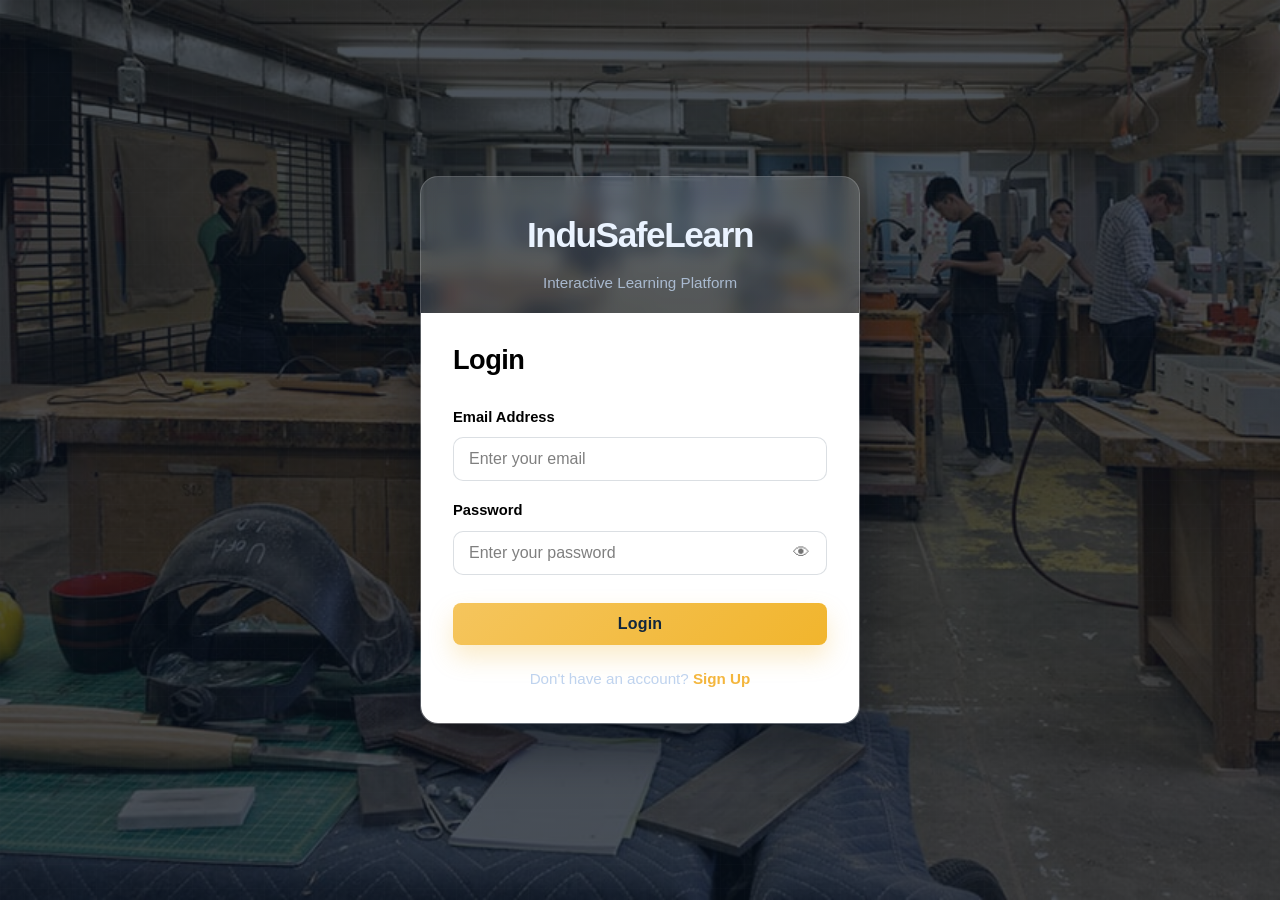
==== commit ab5ba69a: "name" ====
--- a/index.html
+++ b/index.html
@@ -10,7 +10,7 @@
     <div class="auth-container">
         <div class="auth-card">
             <div class="auth-header">
-                <h1>EduLearn</h1>
+                <h1>InduSafeLearn</h1>
                 <p>Interactive Learning Platform</p>
             </div>
 
--- a/css/style.css
+++ b/css/style.css
@@ -529,6 +529,14 @@
     overflow-y: auto;
 }
 
+.mobile-menu-toggle {
+    display: none;
+}
+
+.sidebar-overlay {
+    display: none;
+}
+
 /* ==================== TOP HEADER ==================== */
 .top-header {
     display: flex;
@@ -1342,17 +1350,67 @@
 }
 
 @media (max-width: 768px) {
+    .app-wrapper {
+        flex-direction: column;
+    }
+
+    .mobile-menu-toggle,
+    .sidebar-overlay {
+        display: none;
+    }
+
     .sidebar {
+        position: sticky;
+        top: 0;
+        left: 0;
+        width: 100%;
+        height: auto;
+        min-height: 0;
+        padding: 15px;
+        overflow: visible;
+        z-index: 100;
+    }
+
+    .sidebar-header {
+        margin-bottom: 15px;
+        padding-bottom: 12px;
+    }
+
+    .nav-menu {
+        display: grid;
+        grid-template-columns: repeat(2, minmax(0, 1fr));
+        gap: 8px;
+        flex: none;
+    }
+
+    .nav-menu li {
+        margin-bottom: 0;
+    }
+
+    .sidebar-footer {
         position: fixed;
-        left: -250px;
-        height: 100vh;
-        z-index: 1000;
-        width: 250px;
-        transition: left 0.3s ease;
-    }
-
-    .sidebar.active {
+        right: 0;
+        bottom: 0;
         left: 0;
+        z-index: 101;
+        margin: 0;
+        padding: 10px 15px;
+        background: rgba(255, 255, 255, 0.95);
+        border-top: 1px solid var(--border-color);
+        box-shadow: 0 -4px 12px rgba(31, 41, 55, 0.1);
+    }
+
+    .sidebar-footer .btn-logout {
+        display: block;
+        width: 100%;
+        margin-top: 0;
+        visibility: visible;
+    }
+
+    .main-content {
+        width: 100%;
+        min-width: 0;
+        padding-bottom: 85px;
     }
 
     .main-content {
